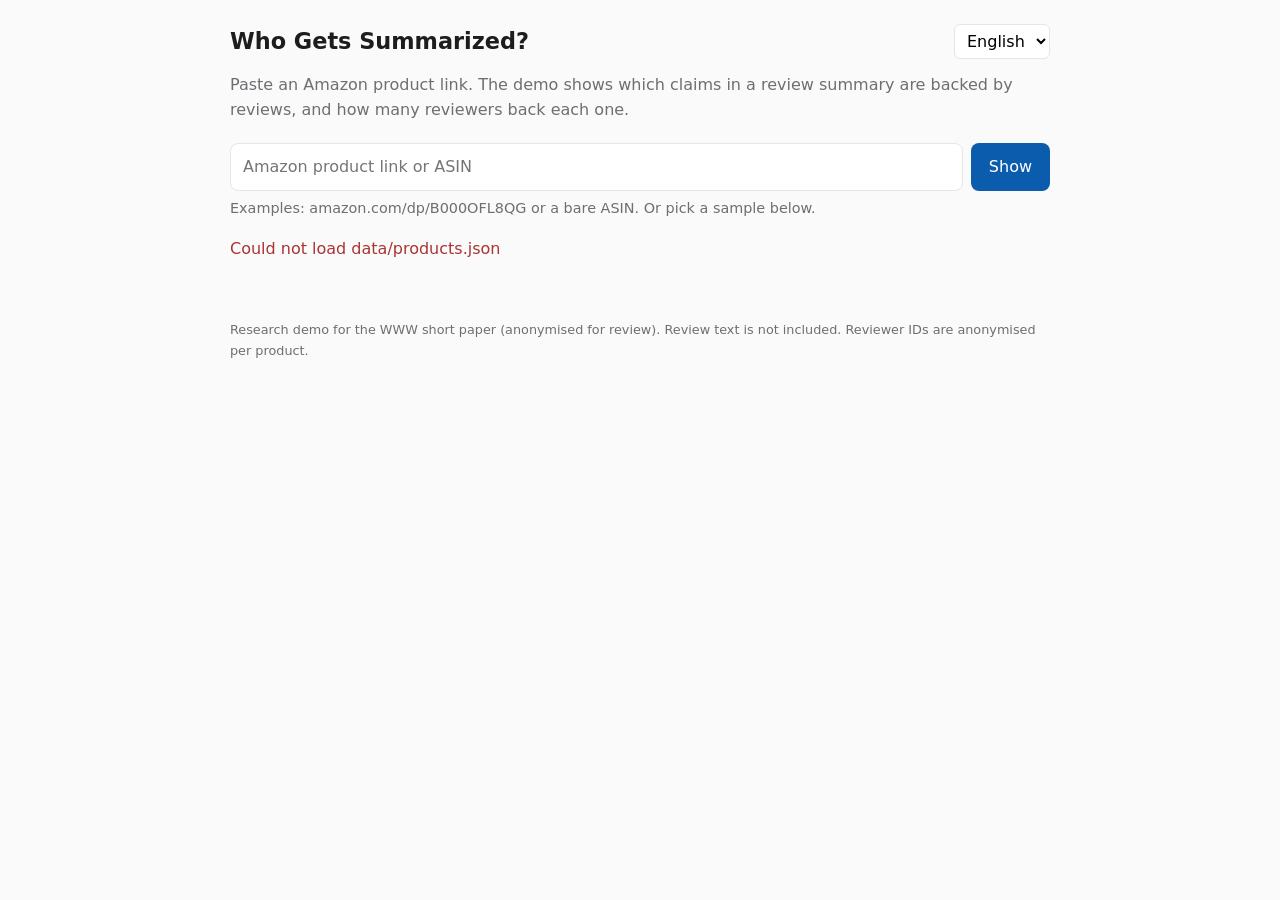
==== demo/index.html @ a63967d9 "Add evidence highlight demo (static, precomputed) and Pages workflow Static demo in demo/ shows B0 a" ====
<!doctype html>
<html lang="en">
<head>
  <meta charset="utf-8">
  <meta name="viewport" content="width=device-width, initial-scale=1">
  <title>Who Gets Summarized? - evidence highlight demo</title>
  <link rel="stylesheet" href="style.css">
</head>
<body>
  <header>
    <h1 id="t-title">Who Gets Summarized?</h1>
    <select id="lang" aria-label="Language">
      <option value="en">English</option>
      <option value="ko">한국어</option>
      <option value="ja">日本語</option>
      <option value="zh">中文</option>
    </select>
  </header>

  <main>
    <p id="t-intro" class="intro"></p>

    <form id="form">
      <input id="url" type="text" autocomplete="off" spellcheck="false">
      <button type="submit" id="t-go"></button>
    </form>
    <p class="hint" id="t-hint"></p>
    <p class="status" id="status" role="status"></p>

    <section id="result" hidden>
      <div class="controls">
        <div class="seg" role="tablist">
          <button type="button" data-view="agent" id="t-view-agent" class="on"></button>
          <button type="button" data-view="b0" id="t-view-b0"></button>
        </div>
        <div class="meta" id="meta"></div>
      </div>

      <div class="legend">
        <span class="chip multi" id="t-leg-multi"></span>
        <span class="chip single" id="t-leg-single"></span>
        <span class="chip none" id="t-leg-none"></span>
      </div>

      <article class="summary" id="summary"></article>
      <p class="stats" id="stats"></p>
      <p class="note" id="t-note"></p>
    </section>
  </main>

  <footer>
    <p id="t-footer"></p>
  </footer>

  <script src="app.js"></script>
</body>
</html>
---- demo/style.css ----
:root {
  --ink: #1d1d1f;
  --muted: #6e6e73;
  --line: #e5e5ea;
  --multi: #b7f0b1;    /* >= 2 reviews support the claim */
  --single: #fff08a;   /* exactly 1 review supports it (single reporter) */
  --none: #f8c7c0;     /* no review supports it */
  --accent: #0b5cad;
}
* { box-sizing: border-box; }
body {
  margin: 0; font-family: system-ui, -apple-system, "Segoe UI", "Noto Sans CJK KR", "Noto Sans CJK JP", "Noto Sans CJK SC", sans-serif;
  color: var(--ink); background: #fafafa; line-height: 1.6;
}
header, main, footer { max-width: 860px; margin: 0 auto; padding: 0 20px; }
header { display: flex; justify-content: space-between; align-items: center; padding-top: 24px; }
h1 { font-size: 1.4rem; margin: 0; }
select, input, button { font: inherit; }
select { padding: 6px 8px; border: 1px solid var(--line); border-radius: 6px; background: #fff; }
.intro { color: var(--muted); margin: 12px 0 20px; }
form { display: flex; gap: 8px; }
#url { flex: 1; padding: 10px 12px; border: 1px solid var(--line); border-radius: 8px; background: #fff; }
#t-go { padding: 10px 18px; border: 0; border-radius: 8px; background: var(--accent); color: #fff; cursor: pointer; }
.hint { color: var(--muted); font-size: 0.9rem; margin: 6px 0 0; }
.status { min-height: 1.4em; color: #a33; }
.controls { display: flex; justify-content: space-between; align-items: center; flex-wrap: wrap; gap: 10px; margin-top: 16px; }
.seg button { padding: 6px 12px; border: 1px solid var(--line); background: #fff; cursor: pointer; }
.seg button:first-child { border-radius: 8px 0 0 8px; }
.seg button:last-child { border-radius: 0 8px 8px 0; border-left: 0; }
.seg button.on { background: var(--ink); color: #fff; border-color: var(--ink); }
.meta { color: var(--muted); font-size: 0.9rem; }
.legend { display: flex; gap: 8px; flex-wrap: wrap; margin: 14px 0 8px; font-size: 0.9rem; }
.chip { padding: 2px 10px; border-radius: 4px; }
.chip.multi { background: var(--multi); }
.chip.single { background: var(--single); }
.chip.none { background: var(--none); }
.summary {
  background: #fff; border: 1px solid var(--line); border-radius: 10px; padding: 18px 20px; font-size: 1.05rem;
}
mark { border-radius: 3px; padding: 0 1px; color: inherit; }
mark.multi { background: var(--multi); }
mark.single { background: var(--single); }
mark.none { background: var(--none); text-decoration: underline wavy #c0392b; text-underline-offset: 3px; }
.stats { color: var(--muted); font-size: 0.9rem; margin-top: 10px; }
.note { color: var(--muted); font-size: 0.85rem; border-left: 3px solid var(--line); padding-left: 10px; margin-top: 16px; }
footer { color: var(--muted); font-size: 0.8rem; padding-top: 30px; padding-bottom: 40px; }
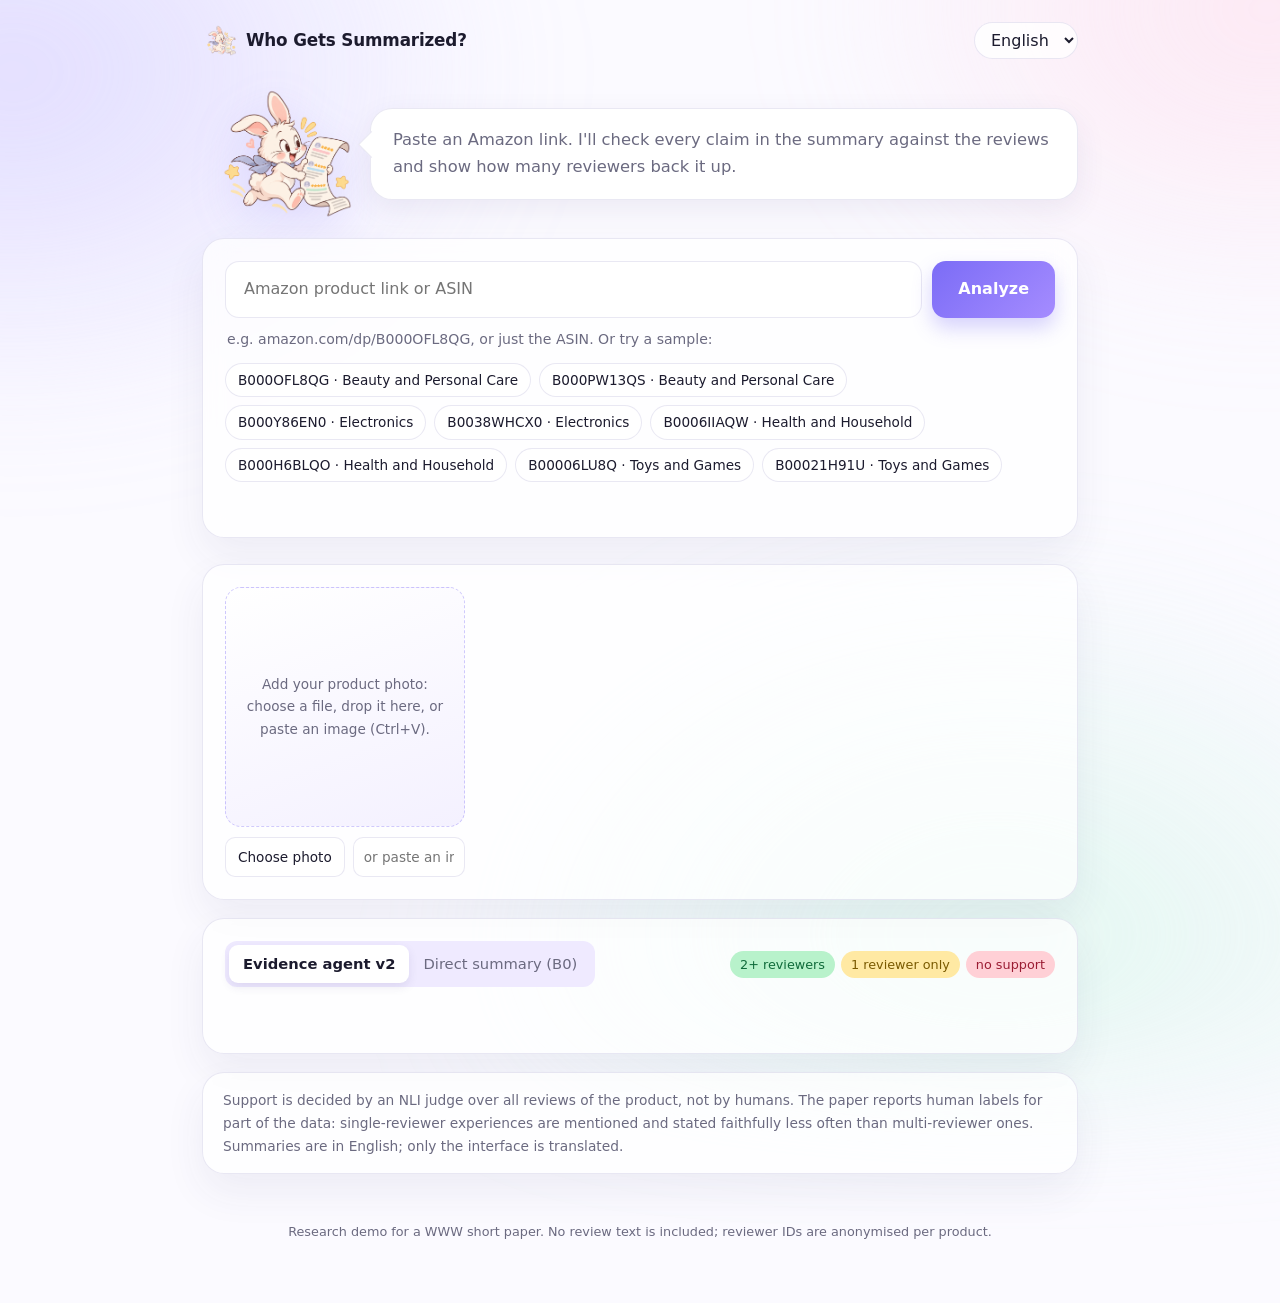
==== commit 3e511b73: "Restyle demo: mascot, glass cards, bars, and visitor-supplied product photo Co-Authored-By: Claude H" ====
--- a/demo/index.html
+++ b/demo/index.html
@@ -3,12 +3,17 @@
 <head>
   <meta charset="utf-8">
   <meta name="viewport" content="width=device-width, initial-scale=1">
-  <title>Who Gets Summarized? - evidence highlight demo</title>
+  <title>Who Gets Summarized? · evidence highlight demo</title>
   <link rel="stylesheet" href="style.css">
 </head>
 <body>
-  <header>
-    <h1 id="t-title">Who Gets Summarized?</h1>
+  <div class="aurora" aria-hidden="true"></div>
+
+  <header class="topbar">
+    <div class="brand">
+      <img src="assets/bunny.webp" alt="" class="mascot-mini">
+      <span id="t-title"></span>
+    </div>
     <select id="lang" aria-label="Language">
       <option value="en">English</option>
       <option value="ko">한국어</option>
@@ -18,33 +23,62 @@
   </header>
 
   <main>
-    <p id="t-intro" class="intro"></p>
+    <section class="hero">
+      <img src="assets/bunny.webp" alt="" class="mascot">
+      <div class="bubble">
+        <p id="t-intro"></p>
+      </div>
+    </section>
 
-    <form id="form">
-      <input id="url" type="text" autocomplete="off" spellcheck="false">
-      <button type="submit" id="t-go"></button>
-    </form>
-    <p class="hint" id="t-hint"></p>
-    <p class="status" id="status" role="status"></p>
+    <section class="glass input-card">
+      <form id="form">
+        <input id="url" type="text" autocomplete="off" spellcheck="false">
+        <button type="submit" id="t-go"></button>
+      </form>
+      <p class="hint" id="t-hint"></p>
+      <div class="chips" id="chips"></div>
+      <p class="status" id="status" role="status"></p>
+    </section>
 
     <section id="result" hidden>
-      <div class="controls">
-        <div class="seg" role="tablist">
-          <button type="button" data-view="agent" id="t-view-agent" class="on"></button>
-          <button type="button" data-view="b0" id="t-view-b0"></button>
+      <div class="product glass">
+        <div class="photo-col">
+          <div class="photo" id="photo">
+            <img id="photo-img" alt="" hidden>
+            <div class="photo-empty" id="photo-empty"></div>
+          </div>
+          <div class="photo-tools">
+            <label class="btn-ghost">
+              <span id="t-pick"></span>
+              <input type="file" id="photo-file" accept="image/*" hidden>
+            </label>
+            <input id="photo-url" type="text" autocomplete="off" spellcheck="false">
+          </div>
         </div>
-        <div class="meta" id="meta"></div>
+        <div class="info-col">
+          <div class="kicker" id="meta"></div>
+          <h2 id="product-title"></h2>
+          <div class="bars" id="bars"></div>
+        </div>
       </div>
 
-      <div class="legend">
-        <span class="chip multi" id="t-leg-multi"></span>
-        <span class="chip single" id="t-leg-single"></span>
-        <span class="chip none" id="t-leg-none"></span>
+      <div class="glass summary-card">
+        <div class="card-head">
+          <div class="seg" role="tablist">
+            <button type="button" data-view="agent" id="t-view-agent" class="on"></button>
+            <button type="button" data-view="b0" id="t-view-b0"></button>
+          </div>
+          <div class="legend">
+            <span class="chip multi" id="t-leg-multi"></span>
+            <span class="chip single" id="t-leg-single"></span>
+            <span class="chip none" id="t-leg-none"></span>
+          </div>
+        </div>
+        <article class="summary" id="summary"></article>
+        <p class="stats" id="stats"></p>
       </div>
 
-      <article class="summary" id="summary"></article>
-      <p class="stats" id="stats"></p>
-      <p class="note" id="t-note"></p>
+      <p class="note glass" id="t-note"></p>
     </section>
   </main>
 
--- a/demo/style.css
+++ b/demo/style.css
@@ -1,46 +1,155 @@
 :root {
-  --ink: #1d1d1f;
-  --muted: #6e6e73;
-  --line: #e5e5ea;
-  --multi: #b7f0b1;    /* >= 2 reviews support the claim */
-  --single: #fff08a;   /* exactly 1 review supports it (single reporter) */
-  --none: #f8c7c0;     /* no review supports it */
-  --accent: #0b5cad;
+  --ink: #1c1b2e;
+  --muted: #6b6a80;
+  --line: rgba(120, 110, 180, 0.16);
+  --glass: rgba(255, 255, 255, 0.72);
+  --accent: #7b6cf6;
+  --accent-2: #f5a6c6;
+  --multi: #b8f2cb;
+  --multi-ink: #0f6b3a;
+  --single: #ffe9a3;
+  --single-ink: #7a5a00;
+  --none: #ffd0d6;
+  --none-ink: #9b1c33;
 }
 * { box-sizing: border-box; }
+html { -webkit-text-size-adjust: 100%; }
 body {
-  margin: 0; font-family: system-ui, -apple-system, "Segoe UI", "Noto Sans CJK KR", "Noto Sans CJK JP", "Noto Sans CJK SC", sans-serif;
-  color: var(--ink); background: #fafafa; line-height: 1.6;
+  margin: 0; min-height: 100vh; position: relative; overflow-x: hidden;
+  font-family: "Pretendard", "Inter", system-ui, -apple-system, "Segoe UI", "Noto Sans KR", "Noto Sans JP", "Noto Sans SC", sans-serif;
+  color: var(--ink); background: #fbfaff; line-height: 1.65;
 }
-header, main, footer { max-width: 860px; margin: 0 auto; padding: 0 20px; }
-header { display: flex; justify-content: space-between; align-items: center; padding-top: 24px; }
-h1 { font-size: 1.4rem; margin: 0; }
+/* soft animated backdrop */
+.aurora {
+  position: fixed; inset: -20%; z-index: -1; pointer-events: none; filter: blur(70px); opacity: 0.55;
+  background:
+    radial-gradient(40% 40% at 15% 20%, #c9c1ff 0%, transparent 70%),
+    radial-gradient(35% 35% at 85% 15%, #ffd6e8 0%, transparent 70%),
+    radial-gradient(45% 45% at 70% 90%, #cdf5e4 0%, transparent 70%);
+  animation: drift 18s ease-in-out infinite alternate;
+}
+@keyframes drift { to { transform: translate3d(3%, -2%, 0) rotate(3deg); } }
+
+.topbar, main, footer { max-width: 920px; margin: 0 auto; padding: 0 22px; }
+.topbar { display: flex; justify-content: space-between; align-items: center; padding-top: 22px; }
+.brand { display: flex; align-items: center; gap: 10px; font-weight: 700; letter-spacing: -0.01em; font-size: 1.05rem; }
+.mascot-mini { width: 34px; height: 34px; object-fit: contain; }
 select, input, button { font: inherit; }
-select { padding: 6px 8px; border: 1px solid var(--line); border-radius: 6px; background: #fff; }
-.intro { color: var(--muted); margin: 12px 0 20px; }
-form { display: flex; gap: 8px; }
-#url { flex: 1; padding: 10px 12px; border: 1px solid var(--line); border-radius: 8px; background: #fff; }
-#t-go { padding: 10px 18px; border: 0; border-radius: 8px; background: var(--accent); color: #fff; cursor: pointer; }
-.hint { color: var(--muted); font-size: 0.9rem; margin: 6px 0 0; }
-.status { min-height: 1.4em; color: #a33; }
-.controls { display: flex; justify-content: space-between; align-items: center; flex-wrap: wrap; gap: 10px; margin-top: 16px; }
-.seg button { padding: 6px 12px; border: 1px solid var(--line); background: #fff; cursor: pointer; }
-.seg button:first-child { border-radius: 8px 0 0 8px; }
-.seg button:last-child { border-radius: 0 8px 8px 0; border-left: 0; }
-.seg button.on { background: var(--ink); color: #fff; border-color: var(--ink); }
-.meta { color: var(--muted); font-size: 0.9rem; }
-.legend { display: flex; gap: 8px; flex-wrap: wrap; margin: 14px 0 8px; font-size: 0.9rem; }
-.chip { padding: 2px 10px; border-radius: 4px; }
-.chip.multi { background: var(--multi); }
-.chip.single { background: var(--single); }
-.chip.none { background: var(--none); }
+select {
+  padding: 7px 12px; border-radius: 999px; border: 1px solid var(--line); background: rgba(255,255,255,0.8); color: var(--ink);
+}
+
+/* hero */
+.hero { display: flex; align-items: center; gap: 18px; margin: 28px 0 10px; }
+.mascot { width: 150px; height: auto; flex: none; animation: bob 4s ease-in-out infinite; filter: drop-shadow(0 14px 22px rgba(123,108,246,0.18)); }
+@keyframes bob { 50% { transform: translateY(-8px) rotate(-2deg); } }
+.bubble {
+  position: relative; background: #fff; border-radius: 22px; padding: 18px 22px; box-shadow: 0 10px 30px rgba(60,50,120,0.08);
+  border: 1px solid var(--line);
+}
+.bubble::before {
+  content: ""; position: absolute; left: -9px; top: 26px; width: 18px; height: 18px; background: #fff; transform: rotate(45deg);
+  border-left: 1px solid var(--line); border-bottom: 1px solid var(--line);
+}
+.bubble p { margin: 0; color: var(--muted); font-size: 1.02rem; }
+h1, h2 { letter-spacing: -0.02em; }
+
+/* glass cards */
+.glass {
+  background: var(--glass); backdrop-filter: blur(14px) saturate(140%); -webkit-backdrop-filter: blur(14px) saturate(140%);
+  border: 1px solid var(--line); border-radius: 22px; box-shadow: 0 18px 40px rgba(60,50,120,0.07);
+}
+
+/* input */
+.input-card { padding: 22px; margin-top: 18px; }
+form { display: flex; gap: 10px; }
+#url {
+  flex: 1; padding: 14px 18px; border-radius: 14px; border: 1px solid var(--line); background: #fff; font-size: 1rem;
+  transition: box-shadow .2s, border-color .2s;
+}
+#url:focus { outline: none; border-color: var(--accent); box-shadow: 0 0 0 4px rgba(123,108,246,0.15); }
+#t-go {
+  padding: 0 26px; border: 0; border-radius: 14px; color: #fff; font-weight: 600; cursor: pointer;
+  background: linear-gradient(135deg, var(--accent), #a58cff); box-shadow: 0 10px 20px rgba(123,108,246,0.3);
+  transition: transform .15s;
+}
+#t-go:hover { transform: translateY(-1px); }
+.hint { color: var(--muted); font-size: 0.88rem; margin: 10px 2px 0; }
+.chips { display: flex; flex-wrap: wrap; gap: 8px; margin-top: 12px; }
+.chip-btn {
+  border: 1px solid var(--line); background: #fff; border-radius: 999px; padding: 5px 12px; font-size: 0.85rem; cursor: pointer; color: var(--ink);
+}
+.chip-btn:hover { border-color: var(--accent); }
+.status { min-height: 1.4em; color: #b3264a; margin: 10px 2px 0; }
+
+/* product */
+#result { margin-top: 26px; display: grid; gap: 18px; animation: rise .5s ease both; }
+@keyframes rise { from { opacity: 0; transform: translateY(10px); } }
+.product { display: grid; grid-template-columns: 240px 1fr; gap: 26px; padding: 22px; }
+.photo {
+  position: relative; aspect-ratio: 1 / 1; border-radius: 16px; overflow: hidden; border: 1px dashed rgba(123,108,246,0.35);
+  background: linear-gradient(160deg, #fff, #f4f1ff); display: grid; place-items: center;
+}
+.photo img { width: 100%; height: 100%; object-fit: contain; background: #fff; }
+.photo-empty { color: var(--muted); font-size: 0.85rem; text-align: center; padding: 16px; }
+.photo-tools { display: flex; gap: 8px; margin-top: 10px; }
+.photo-tools input {
+  flex: 1; min-width: 0; padding: 8px 10px; border-radius: 10px; border: 1px solid var(--line); background: #fff; font-size: 0.85rem;
+}
+.btn-ghost {
+  padding: 8px 12px; border-radius: 10px; border: 1px solid var(--line); background: #fff; font-size: 0.85rem; cursor: pointer; white-space: nowrap;
+}
+.kicker { color: var(--accent); font-size: 0.8rem; font-weight: 600; text-transform: uppercase; letter-spacing: .08em; }
+h2 { margin: 4px 0 14px; font-size: 1.35rem; }
+.bars { display: grid; gap: 12px; margin-top: 6px; }
+.bar-row { display: grid; grid-template-columns: 1fr auto; gap: 4px 10px; font-size: 0.9rem; }
+.bar-track { grid-column: 1 / -1; height: 10px; background: #efeaff; border-radius: 999px; overflow: hidden; }
+.bar-fill { height: 100%; width: 0; border-radius: 999px; transition: width .9s cubic-bezier(.2,.8,.2,1); }
+.bar-fill.multi { background: linear-gradient(90deg, #7ed9a1, #3cb878); }
+.bar-fill.single { background: linear-gradient(90deg, #ffe08a, #f5b942); }
+.bar-fill.none { background: linear-gradient(90deg, #ffb3c1, #f0657f); }
+.bar-num { color: var(--muted); font-variant-numeric: tabular-nums; }
+
+/* summary */
+.summary-card { padding: 22px; }
+.card-head { display: flex; justify-content: space-between; align-items: center; flex-wrap: wrap; gap: 12px; }
+.seg { display: inline-flex; background: #efeaff; padding: 4px; border-radius: 12px; }
+.seg button {
+  padding: 7px 14px; border: 0; background: transparent; border-radius: 9px; cursor: pointer; color: var(--muted); font-size: 0.92rem;
+}
+.seg button.on { background: #fff; color: var(--ink); box-shadow: 0 4px 10px rgba(60,50,120,0.1); font-weight: 600; }
+.legend { display: flex; gap: 6px; flex-wrap: wrap; font-size: 0.8rem; }
+.legend .chip { padding: 3px 10px; border-radius: 999px; }
+.legend .chip.multi { background: var(--multi); color: var(--multi-ink); }
+.legend .chip.single { background: var(--single); color: var(--single-ink); }
+.legend .chip.none { background: var(--none); color: var(--none-ink); }
 .summary {
-  background: #fff; border: 1px solid var(--line); border-radius: 10px; padding: 18px 20px; font-size: 1.05rem;
+  margin-top: 18px; font-size: 1.08rem; line-height: 1.95; padding: 6px 2px; color: #2a2940;
 }
-mark { border-radius: 3px; padding: 0 1px; color: inherit; }
-mark.multi { background: var(--multi); }
-mark.single { background: var(--single); }
-mark.none { background: var(--none); text-decoration: underline wavy #c0392b; text-underline-offset: 3px; }
-.stats { color: var(--muted); font-size: 0.9rem; margin-top: 10px; }
-.note { color: var(--muted); font-size: 0.85rem; border-left: 3px solid var(--line); padding-left: 10px; margin-top: 16px; }
-footer { color: var(--muted); font-size: 0.8rem; padding-top: 30px; padding-bottom: 40px; }
+mark {
+  padding: 1px 3px; border-radius: 6px; color: inherit; box-decoration-break: clone; -webkit-box-decoration-break: clone;
+  transition: background .2s;
+}
+mark.multi { background: linear-gradient(transparent 8%, var(--multi) 8%, var(--multi) 92%, transparent 92%); }
+mark.single { background: linear-gradient(transparent 8%, var(--single) 8%, var(--single) 92%, transparent 92%); }
+mark.none {
+  background: transparent; color: var(--none-ink);
+  text-decoration: underline wavy #e0536b; text-decoration-thickness: 1.5px; text-underline-offset: 4px;
+}
+mark:hover { filter: brightness(0.96); }
+.stats { color: var(--muted); font-size: 0.88rem; margin: 14px 2px 0; }
+.note { padding: 16px 20px; font-size: 0.86rem; color: var(--muted); margin: 0; }
+
+footer { color: var(--muted); font-size: 0.8rem; padding: 34px 0 48px; text-align: center; }
+
+@media (max-width: 680px) {
+  .product { grid-template-columns: 1fr; }
+  .photo { max-width: 260px; margin: 0 auto; }
+  .hero { flex-direction: column; text-align: center; }
+  .bubble::before { display: none; }
+  .mascot { width: 120px; }
+  form { flex-direction: column; }
+  #t-go { padding: 14px; }
+}
+
+.photo.drag { border-color: var(--accent); background: #ece8ff; }
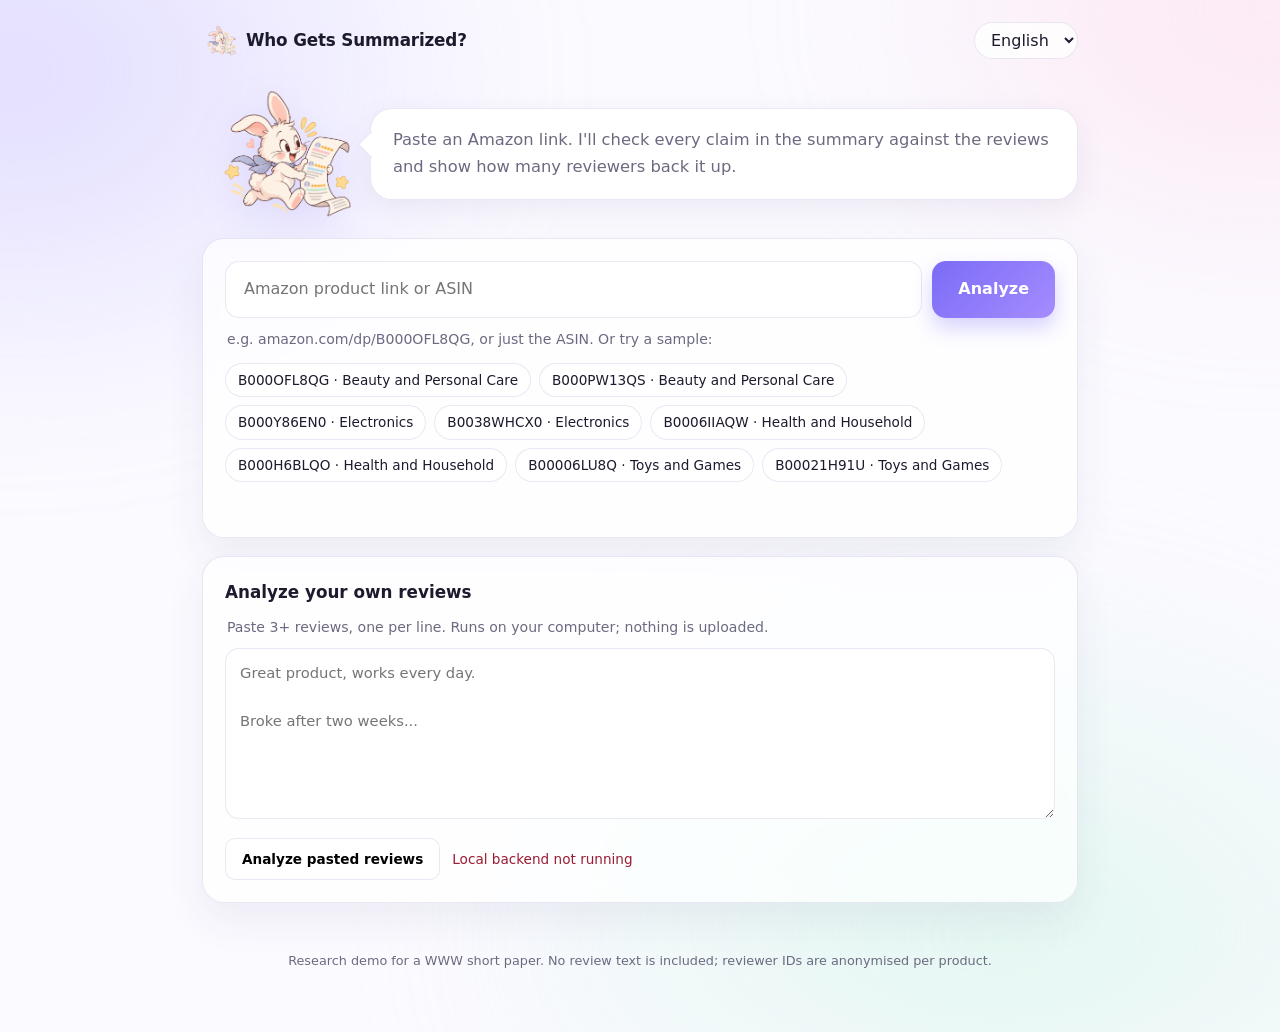
==== commit 929ebc91: "Add local analysis MVP: pasted reviews -> B0 -> claims -> NLI highlights wgs.service runs the paper'" ====
--- a/demo/index.html
+++ b/demo/index.html
@@ -38,6 +38,16 @@
       <p class="hint" id="t-hint"></p>
       <div class="chips" id="chips"></div>
       <p class="status" id="status" role="status"></p>
+    </section>
+
+    <section class="glass input-card local-card" id="local-card">
+      <h3 id="t-local-title"></h3>
+      <p class="hint" id="t-local-hint"></p>
+      <textarea id="reviews-in" rows="6" spellcheck="false"></textarea>
+      <div class="local-row">
+        <button type="button" id="t-local-go" class="btn-ghost"></button>
+        <span class="backend" id="backend"></span>
+      </div>
     </section>
 
     <section id="result" hidden>
--- a/demo/style.css
+++ b/demo/style.css
@@ -153,3 +153,15 @@
 }
 
 .photo.drag { border-color: var(--accent); background: #ece8ff; }
+.local-card h3 { margin: 0 0 6px; font-size: 1.05rem; }
+.local-card textarea {
+  width: 100%; margin-top: 8px; padding: 12px 14px; border-radius: 14px; border: 1px solid var(--line);
+  background: #fff; font: inherit; font-size: 0.92rem; resize: vertical;
+}
+.local-row { display: flex; align-items: center; gap: 12px; margin-top: 10px; flex-wrap: wrap; }
+.local-row .btn-ghost { padding: 9px 16px; font-weight: 600; cursor: pointer; }
+.backend { color: var(--muted); font-size: 0.85rem; }
+.backend.ok { color: #0f6b3a; }
+.backend.off { color: #9b1c33; }
+
+[hidden] { display: none !important; }
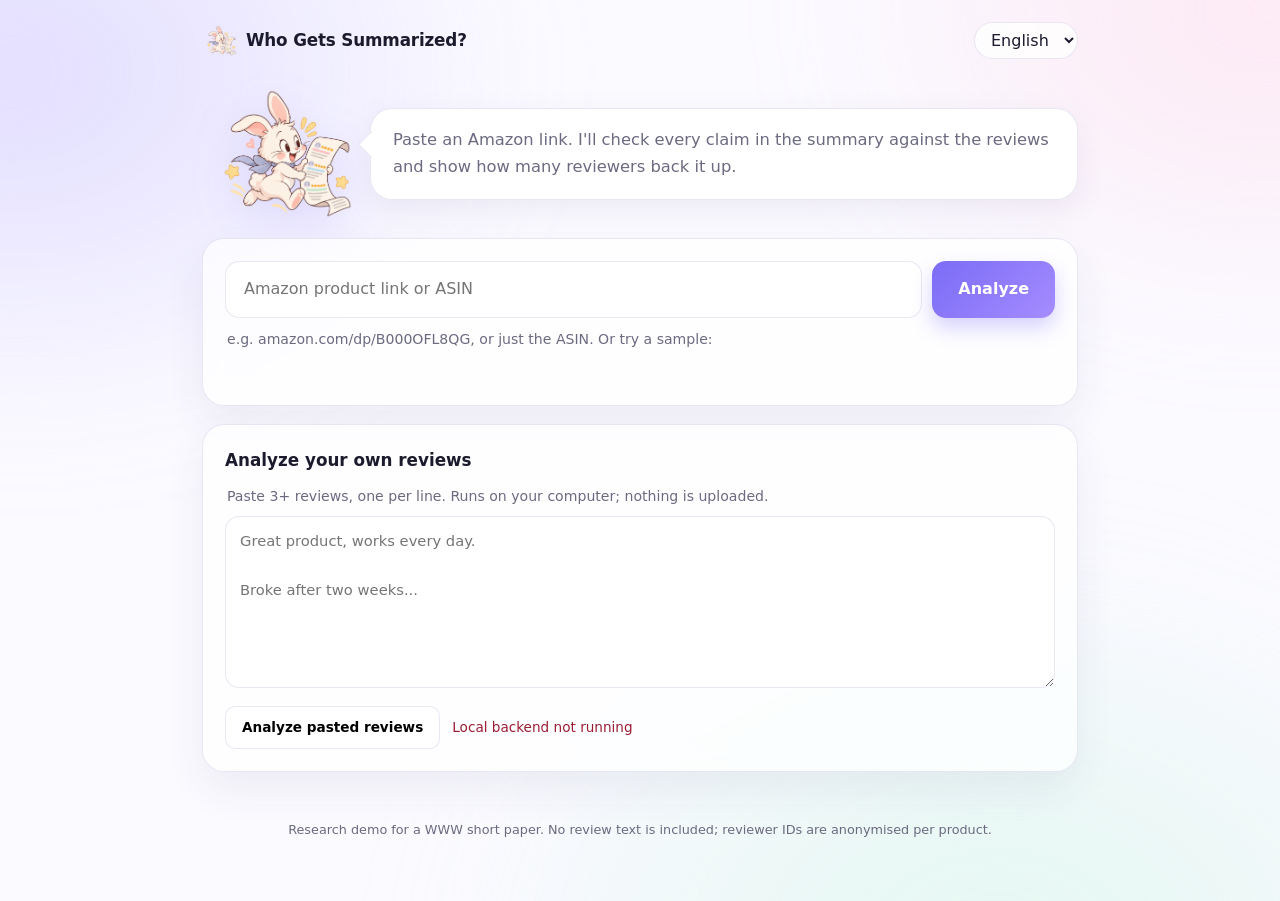
==== commit b4c324e5: "Summary and claims follow the input language; split user and test pages Language is detected from th" ====
--- a/demo/index.html
+++ b/demo/index.html
@@ -1,12 +1,12 @@
 <!doctype html>
-<html lang="en">
+<html lang="en" data-mode="user">
 <head>
   <meta charset="utf-8">
   <meta name="viewport" content="width=device-width, initial-scale=1">
   <title>Who Gets Summarized? · evidence highlight demo</title>
   <link rel="stylesheet" href="style.css">
 </head>
-<body>
+<body data-mode="user">
   <div class="aurora" aria-hidden="true"></div>
 
   <header class="topbar">
@@ -36,7 +36,7 @@
         <button type="submit" id="t-go"></button>
       </form>
       <p class="hint" id="t-hint"></p>
-      <div class="chips" id="chips"></div>
+      <div class="chips test-only" id="chips"></div>
       <p class="status" id="status" role="status"></p>
     </section>
 
@@ -46,6 +46,13 @@
       <textarea id="reviews-in" rows="6" spellcheck="false"></textarea>
       <div class="local-row">
         <button type="button" id="t-local-go" class="btn-ghost"></button>
+        <select id="lang-override" class="test-only" aria-label="Summary language">
+          <option value="auto">auto</option>
+          <option value="en">en</option>
+          <option value="ko">ko</option>
+          <option value="ja">ja</option>
+          <option value="zh">zh</option>
+        </select>
         <span class="backend" id="backend"></span>
       </div>
     </section>
@@ -86,7 +93,17 @@
         </div>
         <article class="summary" id="summary"></article>
         <p class="stats" id="stats"></p>
+        <p class="judge-note" id="judge-note" hidden></p>
       </div>
+
+      <section class="glass debug test-only" id="debug" hidden>
+        <h3>Claims and support</h3>
+        <table class="claims" id="claims-table"></table>
+        <details>
+          <summary>raw JSON</summary>
+          <pre id="raw"></pre>
+        </details>
+      </section>
 
       <p class="note glass" id="t-note"></p>
     </section>
--- a/demo/style.css
+++ b/demo/style.css
@@ -165,3 +165,17 @@
 .backend.off { color: #9b1c33; }
 
 [hidden] { display: none !important; }
+
+/* user page hides everything marked test-only; the test page shows it */
+body[data-mode="user"] .test-only { display: none !important; }
+.judge-note {
+  margin: 12px 2px 0; font-size: 0.85rem; color: #7a5a00; background: #fff6d6;
+  border-radius: 10px; padding: 8px 12px;
+}
+.debug { margin: 0; padding: 18px 20px; }
+.debug h3 { margin: 0 0 10px; font-size: 1rem; }
+table.claims { width: 100%; border-collapse: collapse; font-size: 0.86rem; }
+table.claims th, table.claims td { text-align: left; padding: 6px 8px; border-bottom: 1px solid var(--line); vertical-align: top; }
+table.claims th { color: var(--muted); font-weight: 600; }
+.debug details { margin-top: 12px; }
+.debug pre { white-space: pre-wrap; word-break: break-all; font-size: 0.78rem; background: #f7f6fc; padding: 10px; border-radius: 10px; max-height: 300px; overflow: auto; }
